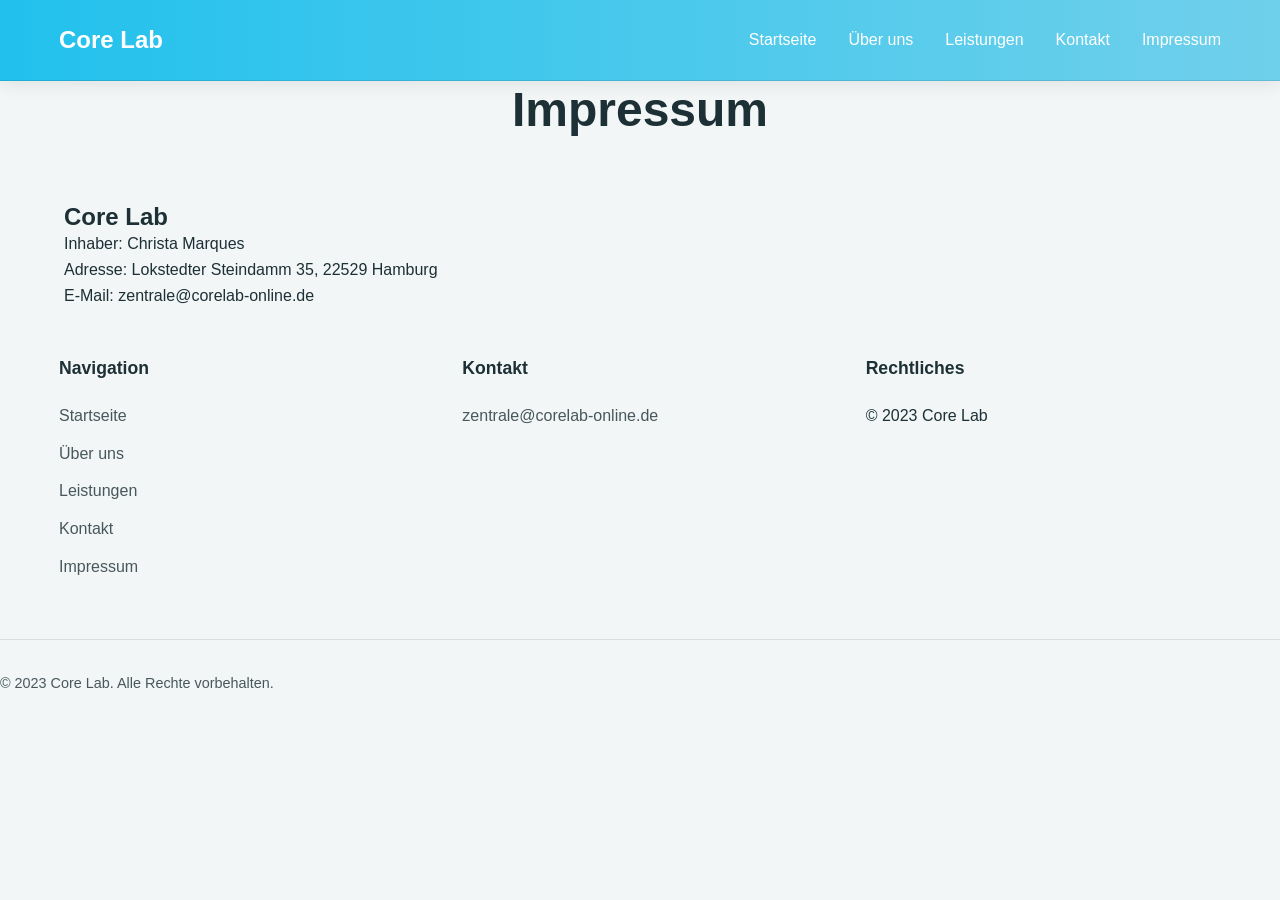
==== impressum.html @ 820eb23f "Deploy website" ====
<!DOCTYPE html>
<html lang="de">
<head>
  <meta charset="UTF-8">
  <meta name="viewport" content="width=device-width, initial-scale=1.0">
  <title>Core Lab - Impressum</title>
  <style>
    :root {
      --primary: #21c1ed;
      --secondary: #70d0eb;
      --accent: #de2b40;
      --background: #f2f6f7;
      --text: #1d3035;
      --text-light: #1d3035cc;
      --white: #ffffff;
      --font-heading: 'Outfit', sans-serif;
      --font-body: 'Open Sans', sans-serif;
      --radius: 11px;
      --section-padding: 93px;
      --container-width: 1210px;
      --nav-height: 81px;
      --shadow: 0 4px 16px rgba(0, 0, 0, 0.08);
      --shadow-lg: 0 10px calc(16px * 2) rgba(0, 0, 0, 0.12);
      --shadow-glow: 0 0 30px #21c1ed40;
      --transition: all 0.3s cubic-bezier(0.4, 0, 0.2, 1);
      --glass-bg: rgba(255, 255, 255, 0.1);
      --glass-border: rgba(255, 255, 255, 0.2);
      --btn-padding: 17px 34px;
    }

    @import url('https://fonts.googleapis.com/css2?family=Outfit:wght@400;600;700;800;900&family=Open+Sans:wght@300;400;500;600&display=swap');

    *, *::before, *::after {
      margin: 0;
      padding: 0;
      box-sizing: border-box;
    }

    html {
      scroll-behavior: smooth;
    }

    body {
      font-family: var(--font-body);
      color: var(--text);
      background: var(--background);
      line-height: 1.6;
      -webkit-font-smoothing: antialiased;
    }

    .container {
      max-width: 1200px;
      margin: 0 auto;
      padding: 0 1.5rem;
    }

    h1, h2, h3, h4, h5, h6 {
      font-family: var(--font-heading);
      font-weight: 700;
      line-height: 1.2;
      color: var(--text);
    }

    h1 { font-size: clamp(2.5rem, 6vw, 4rem); }
    h2 { font-size: clamp(2rem, 4vw, 3rem); margin-bottom: 1rem; }
    h3 { font-size: clamp(1.25rem, 2vw, 1.5rem); }

    a {
      color: inherit;
      text-decoration: none;
      transition: var(--transition);
    }

    img {
      max-width: 100%;
      height: auto;
      display: block;
    }

    .section {
      padding: 5rem 0;
    }

    .section-header {
      text-align: center;
      margin-bottom: 4rem;
    }

    .section-header h2 {
      margin-bottom: 1rem;
    }

    .section-header p {
      color: var(--text-light);
      max-width: 600px;
      margin: 0 auto;
      font-size: 1.125rem;
    }

    .footer {
      background: var(--background); color: var(--text);
      padding: 4rem 0 2rem;
      margin-top: -50px; padding-top: 100px;
    }
    .footer-container {
      max-width: var(--container-width);
      margin: 0 auto;
      padding: 0 1.5rem;
      display: grid; grid-template-columns: repeat(3, 1fr); gap: 3rem;
    }
    .footer-col h4 {
      margin-bottom: 1.5rem;
      font-size: 1.1rem;
      color: var(--text);
    }
    .footer-col ul {
      list-style: none;
    }
    .footer-col li {
      margin-bottom: 0.75rem;
    }
    .footer-col a {
      color: var(--text-light);
      transition: var(--transition);
    }
    .footer-col a:hover {
      color: var(--primary);
    }
    /* Footer Links auch ohne .footer-col */
    .footer ul {
      list-style: none;
      padding: 0;
      margin: 0;
    }
    .footer li {
      margin-bottom: 0.75rem;
    }
    .footer a {
      color: var(--text-light);
      text-decoration: none;
      transition: var(--transition);
    }
    .footer a:hover {
      color: var(--primary);
    }
    .footer-bottom {
      margin-top: 3rem;
      padding-top: 2rem;
      border-top: 1px solid rgba(0,0,0,0.1);
      display: flex; justify-content: space-between; align-items: center;
      font-size: 0.9rem;
      color: var(--text-light);
    }
    @media (max-width: 768px) {
      .footer-container { grid-template-columns: 1fr 1fr; }
    }
    @media (max-width: 480px) {
      .footer-container { grid-template-columns: 1fr; text-align: center; }
    }

    .nav {
      position: sticky; top: 0; z-index: 1000;
      background: linear-gradient(90deg, var(--primary), var(--secondary));
      box-shadow: var(--shadow);
      border-bottom: 1px solid rgba(0,0,0,0.1);
      height: var(--nav-height);
      display: flex;
      align-items: center;
      transition: var(--transition);
    }
    .nav-container {
      max-width: var(--container-width);
      margin: 0 auto;
      padding: 0 1.5rem;
      width: 100%;
      display: flex;
      align-items: center;
      justify-content: space-between;
    }
    .nav-logo {
      font-family: var(--font-heading);
      font-size: 1.5rem;
      font-weight: 700;
      color: white;
    }
    .nav-links {
      display: flex;
      gap: 2rem;
      list-style: none;
    }
    .nav-links a {
      color: white;
      font-weight: 500;
      padding: 0.5rem 0;
      position: relative;
    }
    .nav-links a:hover { color: var(--primary); }
    .nav-cta {
      background: white;
      color: var(--primary);
      padding: var(--btn-padding);
      border-radius: var(--radius);
      font-weight: 600;
    }
    @media (max-width: 768px) {
      .nav-links { display: none; }
    }
  </style>
</head>
<body>
  <!-- NAVIGATION (PFLICHT - von unten kopieren) -->
  <nav class="nav">
    <div class="nav-container">
      <div class="nav-logo">Core Lab</div>
      <ul class="nav-links">
        <li><a href="index.html">Startseite</a></li>
        <li><a href="ueber-uns.html">Über uns</a></li>
        <li><a href="leistungen.html">Leistungen</a></li>
        <li><a href="kontakt.html">Kontakt</a></li>
        <li><a href="impressum.html">Impressum</a></li>
      </ul>
    </div>
  </nav>
  
  <!-- MAIN CONTENT -->
  <div class="container">
    <div class="section-header">
      <h2>Impressum</h2>
    </div>
    <div class="text-block">
      <h3>Core Lab</h3>
      <p>Inhaber: Christa Marques</p>
      <p>Adresse: Lokstedter Steindamm 35, 22529 Hamburg</p>
      <p>E-Mail: <a href="mailto:zentrale@corelab-online.de">zentrale@corelab-online.de</a></p>
    </div>
  </div>
  
  <!-- FOOTER (PFLICHT - von unten kopieren) -->
  <footer class="footer">
    <div class="footer-container">
      <div class="footer-col">
        <h4>Navigation</h4>
        <ul>
          <li><a href="index.html">Startseite</a></li>
          <li><a href="ueber-uns.html">Über uns</a></li>
          <li><a href="leistungen.html">Leistungen</a></li>
          <li><a href="kontakt.html">Kontakt</a></li>
          <li><a href="impressum.html">Impressum</a></li>
        </ul>
      </div>
      <div class="footer-col">
        <h4>Kontakt</h4>
        <ul>
          <li><a href="mailto:zentrale@corelab-online.de">zentrale@corelab-online.de</a></li>
        </ul>
      </div>
      <div class="footer-col">
        <h4>Rechtliches</h4>
        <ul>
          <li>© 2023 Core Lab</li>
        </ul>
      </div>
    </div>
    <div class="footer-bottom">
      <p>© 2023 Core Lab. Alle Rechte vorbehalten.</p>
    </div>
  </footer>
</body>
</html>
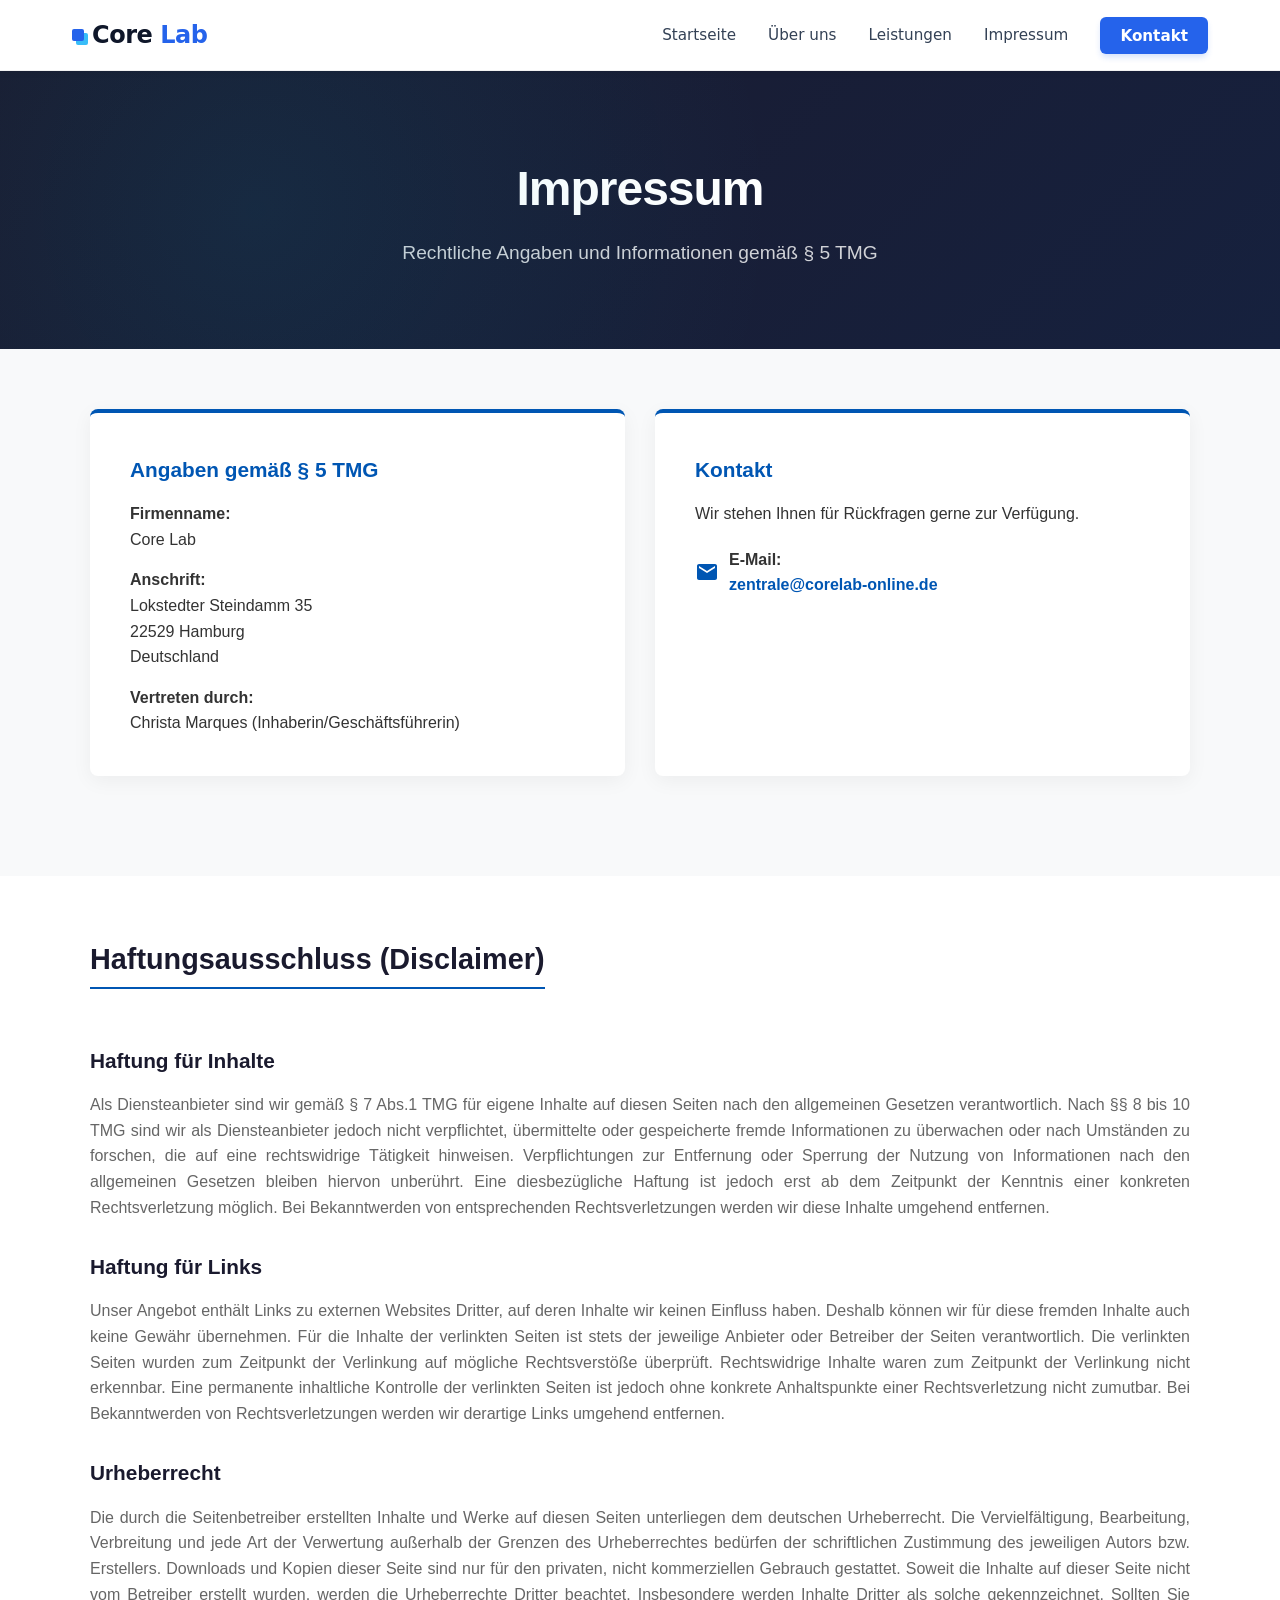
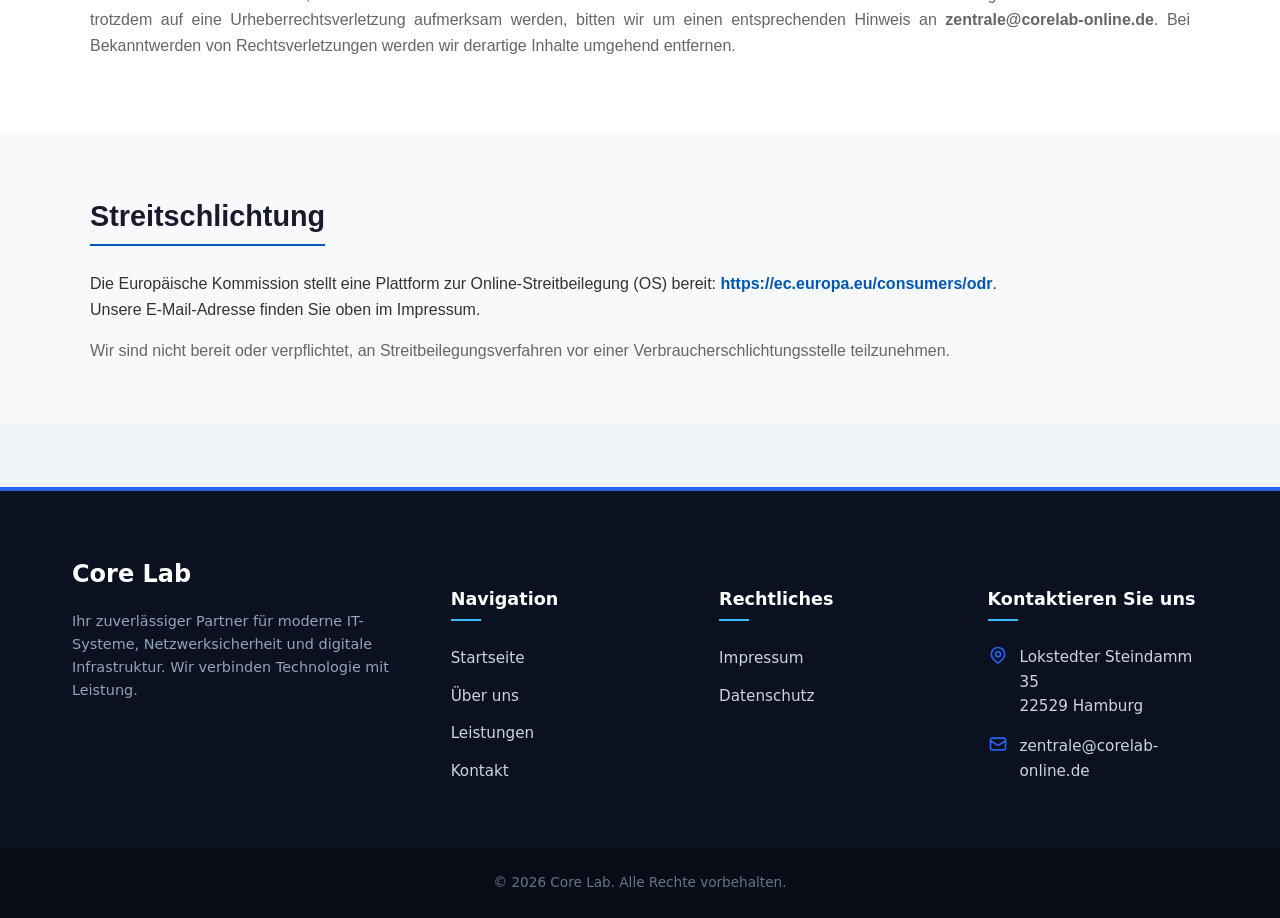
==== commit 7a3ffad0: "Deploy website" ====
--- a/impressum.html
+++ b/impressum.html
@@ -3,267 +3,599 @@
 <head>
   <meta charset="UTF-8">
   <meta name="viewport" content="width=device-width, initial-scale=1.0">
-  <title>Core Lab - Impressum</title>
+  <title>Impressum - Core Lab</title>
+  <link rel="stylesheet" href="styles.css">
   <style>
-    :root {
-      --primary: #21c1ed;
-      --secondary: #70d0eb;
-      --accent: #de2b40;
-      --background: #f2f6f7;
-      --text: #1d3035;
-      --text-light: #1d3035cc;
-      --white: #ffffff;
-      --font-heading: 'Outfit', sans-serif;
-      --font-body: 'Open Sans', sans-serif;
-      --radius: 11px;
-      --section-padding: 93px;
-      --container-width: 1210px;
-      --nav-height: 81px;
-      --shadow: 0 4px 16px rgba(0, 0, 0, 0.08);
-      --shadow-lg: 0 10px calc(16px * 2) rgba(0, 0, 0, 0.12);
-      --shadow-glow: 0 0 30px #21c1ed40;
-      --transition: all 0.3s cubic-bezier(0.4, 0, 0.2, 1);
-      --glass-bg: rgba(255, 255, 255, 0.1);
-      --glass-border: rgba(255, 255, 255, 0.2);
-      --btn-padding: 17px 34px;
-    }
-
-    @import url('https://fonts.googleapis.com/css2?family=Outfit:wght@400;600;700;800;900&family=Open+Sans:wght@300;400;500;600&display=swap');
-
-    *, *::before, *::after {
-      margin: 0;
-      padding: 0;
-      box-sizing: border-box;
-    }
-
-    html {
-      scroll-behavior: smooth;
-    }
-
-    body {
-      font-family: var(--font-body);
-      color: var(--text);
-      background: var(--background);
-      line-height: 1.6;
-      -webkit-font-smoothing: antialiased;
-    }
-
-    .container {
-      max-width: 1200px;
-      margin: 0 auto;
-      padding: 0 1.5rem;
-    }
-
-    h1, h2, h3, h4, h5, h6 {
-      font-family: var(--font-heading);
-      font-weight: 700;
-      line-height: 1.2;
-      color: var(--text);
-    }
-
-    h1 { font-size: clamp(2.5rem, 6vw, 4rem); }
-    h2 { font-size: clamp(2rem, 4vw, 3rem); margin-bottom: 1rem; }
-    h3 { font-size: clamp(1.25rem, 2vw, 1.5rem); }
-
-    a {
-      color: inherit;
-      text-decoration: none;
-      transition: var(--transition);
-    }
-
-    img {
-      max-width: 100%;
-      height: auto;
-      display: block;
-    }
-
-    .section {
-      padding: 5rem 0;
-    }
-
-    .section-header {
-      text-align: center;
-      margin-bottom: 4rem;
-    }
-
-    .section-header h2 {
-      margin-bottom: 1rem;
-    }
-
-    .section-header p {
-      color: var(--text-light);
-      max-width: 600px;
-      margin: 0 auto;
-      font-size: 1.125rem;
-    }
-
-    .footer {
-      background: var(--background); color: var(--text);
-      padding: 4rem 0 2rem;
-      margin-top: -50px; padding-top: 100px;
-    }
-    .footer-container {
-      max-width: var(--container-width);
-      margin: 0 auto;
-      padding: 0 1.5rem;
-      display: grid; grid-template-columns: repeat(3, 1fr); gap: 3rem;
-    }
-    .footer-col h4 {
-      margin-bottom: 1.5rem;
-      font-size: 1.1rem;
-      color: var(--text);
-    }
-    .footer-col ul {
-      list-style: none;
-    }
-    .footer-col li {
-      margin-bottom: 0.75rem;
-    }
-    .footer-col a {
-      color: var(--text-light);
-      transition: var(--transition);
-    }
-    .footer-col a:hover {
-      color: var(--primary);
-    }
-    /* Footer Links auch ohne .footer-col */
-    .footer ul {
-      list-style: none;
-      padding: 0;
-      margin: 0;
-    }
-    .footer li {
-      margin-bottom: 0.75rem;
-    }
-    .footer a {
-      color: var(--text-light);
-      text-decoration: none;
-      transition: var(--transition);
-    }
-    .footer a:hover {
-      color: var(--primary);
-    }
-    .footer-bottom {
-      margin-top: 3rem;
-      padding-top: 2rem;
-      border-top: 1px solid rgba(0,0,0,0.1);
-      display: flex; justify-content: space-between; align-items: center;
-      font-size: 0.9rem;
-      color: var(--text-light);
-    }
-    @media (max-width: 768px) {
-      .footer-container { grid-template-columns: 1fr 1fr; }
-    }
-    @media (max-width: 480px) {
-      .footer-container { grid-template-columns: 1fr; text-align: center; }
-    }
-
-    .nav {
-      position: sticky; top: 0; z-index: 1000;
-      background: linear-gradient(90deg, var(--primary), var(--secondary));
-      box-shadow: var(--shadow);
-      border-bottom: 1px solid rgba(0,0,0,0.1);
-      height: var(--nav-height);
-      display: flex;
-      align-items: center;
-      transition: var(--transition);
-    }
-    .nav-container {
-      max-width: var(--container-width);
-      margin: 0 auto;
-      padding: 0 1.5rem;
-      width: 100%;
-      display: flex;
-      align-items: center;
-      justify-content: space-between;
-    }
-    .nav-logo {
-      font-family: var(--font-heading);
-      font-size: 1.5rem;
-      font-weight: 700;
-      color: white;
-    }
-    .nav-links {
-      display: flex;
-      gap: 2rem;
-      list-style: none;
-    }
-    .nav-links a {
-      color: white;
-      font-weight: 500;
-      padding: 0.5rem 0;
-      position: relative;
-    }
-    .nav-links a:hover { color: var(--primary); }
-    .nav-cta {
-      background: white;
-      color: var(--primary);
-      padding: var(--btn-padding);
-      border-radius: var(--radius);
-      font-weight: 600;
-    }
-    @media (max-width: 768px) {
-      .nav-links { display: none; }
-    }
+        :root {
+            --primary: #2563eb;
+            --primary-dark: #1d4ed8;
+            --secondary: #0f172a;
+            --accent: #38bdf8;
+            --text-light: #f8fafc;
+            --text-dark: #334155;
+            --bg-light: #ffffff;
+            --bg-footer: #0b1120;
+            --transition: all 0.3s cubic-bezier(0.4, 0, 0.2, 1);
+        }
+
+        * {
+            box-sizing: border-box;
+            margin: 0;
+            padding: 0;
+        }
+
+        body {
+            font-family: 'Inter', sans-serif;
+            line-height: 1.6;
+            color: var(--text-dark);
+            background-color: #f1f5f9; /* Nur zur Vorschau */
+        }
+
+        a {
+            text-decoration: none;
+            color: inherit;
+            transition: var(--transition);
+        }
+
+        ul {
+            list-style: none;
+        }
+
+        /* NAVIGATION STYLES */
+        .nav {
+            background: rgba(255, 255, 255, 0.95);
+            backdrop-filter: blur(10px);
+            border-bottom: 1px solid rgba(0, 0, 0, 0.05);
+            position: sticky;
+            top: 0;
+            z-index: 1000;
+            padding: 1rem 0;
+            box-shadow: 0 4px 6px -1px rgba(0, 0, 0, 0.05);
+        }
+
+        .nav-container {
+            max-width: 1200px;
+            margin: 0 auto;
+            padding: 0 2rem;
+            display: flex;
+            justify-content: space-between;
+            align-items: center;
+        }
+
+        .nav-logo {
+            font-size: 1.5rem;
+            font-weight: 700;
+            color: var(--secondary);
+            letter-spacing: -0.02em;
+            display: flex;
+            align-items: center;
+            gap: 0.5rem;
+        }
+
+        .nav-logo span {
+            color: var(--primary);
+        }
+
+        .nav-logo::before {
+            content: '';
+            display: block;
+            width: 12px;
+            height: 12px;
+            background: var(--primary);
+            border-radius: 2px;
+            box-shadow: 4px 4px 0 var(--accent);
+        }
+
+        .nav-links {
+            display: flex;
+            gap: 2rem;
+            align-items: center;
+        }
+
+        .nav-link {
+            font-size: 0.95rem;
+            font-weight: 500;
+            color: var(--text-dark);
+            position: relative;
+        }
+
+        .nav-link:hover {
+            color: var(--primary);
+        }
+
+        .nav-link::after {
+            content: '';
+            position: absolute;
+            width: 0;
+            height: 2px;
+            bottom: -4px;
+            left: 0;
+            background-color: var(--primary);
+            transition: var(--transition);
+        }
+
+        .nav-link:hover::after {
+            width: 100%;
+        }
+
+        .nav-cta {
+            background-color: var(--primary);
+            color: white !important;
+            padding: 0.6rem 1.25rem;
+            border-radius: 6px;
+            font-weight: 600;
+            box-shadow: 0 4px 6px -1px rgba(37, 99, 235, 0.2);
+        }
+
+        .nav-cta:hover {
+            background-color: var(--primary-dark);
+            transform: translateY(-1px);
+            box-shadow: 0 6px 8px -1px rgba(37, 99, 235, 0.3);
+        }
+
+        .nav-cta::after {
+            display: none; /* Kein Unterstrich für Button */
+        }
+
+        /* Mobile Menu Toggle (Hidden on Desktop) */
+        .mobile-toggle {
+            display: none;
+            font-size: 1.5rem;
+            cursor: pointer;
+        }
+
+        /* FOOTER STYLES */
+        .footer {
+            background-color: var(--bg-footer);
+            color: var(--text-light);
+            padding: 4rem 0 0 0;
+            margin-top: 4rem;
+            border-top: 4px solid var(--primary);
+        }
+
+        .footer-container {
+            max-width: 1200px;
+            margin: 0 auto;
+            padding: 0 2rem;
+            display: grid;
+            grid-template-columns: 1.5fr 1fr 1fr 1fr;
+            gap: 3rem;
+            margin-bottom: 3rem;
+        }
+
+        .footer-col h3 {
+            font-size: 1.1rem;
+            font-weight: 600;
+            margin-bottom: 1.5rem;
+            color: white;
+            position: relative;
+            padding-bottom: 0.5rem;
+        }
+
+        .footer-col h3::after {
+            content: '';
+            position: absolute;
+            left: 0;
+            bottom: 0;
+            width: 30px;
+            height: 2px;
+            background: var(--accent);
+        }
+
+        .footer-logo {
+            font-size: 1.5rem;
+            font-weight: 700;
+            color: white;
+            margin-bottom: 1rem;
+            display: inline-block;
+        }
+
+        .footer-desc {
+            font-size: 0.9rem;
+            color: #94a3b8;
+            line-height: 1.6;
+            margin-bottom: 1.5rem;
+        }
+
+        .footer-links li {
+            margin-bottom: 0.75rem;
+        }
+
+        .footer-links a {
+            color: #cbd5e1;
+            font-size: 0.95rem;
+        }
+
+        .footer-links a:hover {
+            color: var(--accent);
+            padding-left: 5px;
+        }
+
+        .footer-contact-item {
+            display: flex;
+            align-items: flex-start;
+            gap: 0.75rem;
+            margin-bottom: 1rem;
+            color: #cbd5e1;
+            font-size: 0.95rem;
+        }
+
+        .footer-contact-item svg {
+            width: 20px;
+            height: 20px;
+            flex-shrink: 0;
+            color: var(--primary);
+        }
+
+        .footer-bottom {
+            background-color: rgba(0, 0, 0, 0.3);
+            padding: 1.5rem 0;
+            text-align: center;
+            border-top: 1px solid rgba(255, 255, 255, 0.05);
+        }
+
+        .footer-copyright {
+            font-size: 0.85rem;
+            color: #64748b;
+        }
+
+        /* RESPONSIVE */
+        @media (max-width: 992px) {
+            .footer-container {
+                grid-template-columns: 1fr 1fr;
+            }
+        }
+
+        @media (max-width: 768px) {
+            .nav-links {
+                display: none; /* In production: use JS to toggle */
+            }
+            
+            .mobile-toggle {
+                display: block;
+            }
+
+            .footer-container {
+                grid-template-columns: 1fr;
+                gap: 2rem;
+            }
+        }
+    </style>
+  <style>
+    * { margin: 0; padding: 0; box-sizing: border-box; }
+    body { font-family: 'Inter', system-ui, sans-serif; line-height: 1.6; color: #1f2937; }
+    .container { max-width: 1200px; margin: 0 auto; padding: 0 1.5rem; }
+    .section { padding: 4rem 0; }
+    .btn { display: inline-block; padding: 0.75rem 1.5rem; border-radius: 8px; text-decoration: none; font-weight: 600; transition: all 0.2s; }
+    .btn-primary { background: var(--primary, #2563eb); color: white; }
+    .btn-primary:hover { opacity: 0.9; transform: translateY(-2px); }
   </style>
 </head>
 <body>
-  <!-- NAVIGATION (PFLICHT - von unten kopieren) -->
   <nav class="nav">
-    <div class="nav-container">
-      <div class="nav-logo">Core Lab</div>
-      <ul class="nav-links">
-        <li><a href="index.html">Startseite</a></li>
-        <li><a href="ueber-uns.html">Über uns</a></li>
-        <li><a href="leistungen.html">Leistungen</a></li>
-        <li><a href="kontakt.html">Kontakt</a></li>
-        <li><a href="impressum.html">Impressum</a></li>
-      </ul>
+        <div class="nav-container">
+            <a href="index.html" class="nav-logo">
+                Core <span>Lab</span>
+            </a>
+
+            <!-- Mobile Menu Icon (Visual only for HTML template) -->
+            <div class="mobile-toggle">☰</div>
+
+            <ul class="nav-links">
+                <li><a href="index.html" class="nav-link">Startseite</a></li>
+                <li><a href="ueber-uns.html" class="nav-link">Über uns</a></li>
+                <li><a href="leistungen.html" class="nav-link">Leistungen</a></li>
+                <li><a href="impressum.html" class="nav-link">Impressum</a></li>
+                <li><a href="kontakt.html" class="nav-link nav-cta">Kontakt</a></li>
+            </ul>
+        </div>
+    </nav>
+  
+  <main>
+    <style>
+    :root {
+        --core-primary: #0056b3;
+        --core-secondary: #00a8cc;
+        --core-dark: #1a1a2e;
+        --core-light: #f8f9fa;
+        --core-text: #333333;
+        --core-text-muted: #666666;
+    }
+
+    /* Reset & Base for this component */
+    .impressum-wrapper {
+        font-family: 'Segoe UI', Roboto, Helvetica, Arial, sans-serif;
+        line-height: 1.6;
+        color: var(--core-text);
+        background-color: #ffffff;
+        width: 100%;
+    }
+
+    .container {
+        max-width: 1140px;
+        margin: 0 auto;
+        padding: 0 20px;
+    }
+
+    /* Hero Section */
+    .hero {
+        background: linear-gradient(135deg, var(--core-dark) 0%, #16213e 100%);
+        color: white;
+        padding: 80px 0;
+        text-align: center;
+        position: relative;
+        overflow: hidden;
+    }
+
+    .hero::before {
+        content: '';
+        position: absolute;
+        top: 0; left: 0; right: 0; bottom: 0;
+        background-image: radial-gradient(circle at 20% 50%, rgba(0, 168, 204, 0.1) 0%, transparent 50%);
+        pointer-events: none;
+    }
+
+    .hero h1 {
+        font-size: 3rem;
+        margin-bottom: 10px;
+        font-weight: 700;
+        letter-spacing: -1px;
+    }
+
+    .hero p {
+        font-size: 1.2rem;
+        color: rgba(255,255,255,0.8);
+        max-width: 600px;
+        margin: 0 auto;
+    }
+
+    /* Sections */
+    .section {
+        padding: 60px 0;
+    }
+
+    .section-bg {
+        background-color: var(--core-light);
+    }
+
+    h2 {
+        color: var(--core-dark);
+        font-size: 1.8rem;
+        margin-bottom: 25px;
+        border-bottom: 2px solid var(--core-primary);
+        display: inline-block;
+        padding-bottom: 5px;
+    }
+
+    h3 {
+        color: var(--core-dark);
+        font-size: 1.3rem;
+        margin-top: 30px;
+        margin-bottom: 15px;
+    }
+
+    /* Cards */
+    .card-grid {
+        display: grid;
+        grid-template-columns: repeat(auto-fit, minmax(300px, 1fr));
+        gap: 30px;
+        margin-bottom: 40px;
+    }
+
+    .card {
+        background: white;
+        padding: 40px;
+        border-radius: 8px;
+        box-shadow: 0 5px 20px rgba(0,0,0,0.05);
+        border-top: 4px solid var(--core-primary);
+        transition: transform 0.3s ease;
+    }
+
+    .card:hover {
+        transform: translateY(-5px);
+    }
+
+    .card h3 {
+        margin-top: 0;
+        color: var(--core-primary);
+    }
+
+    .contact-link {
+        color: var(--core-primary);
+        text-decoration: none;
+        font-weight: 600;
+        transition: color 0.2s;
+    }
+
+    .contact-link:hover {
+        color: var(--core-secondary);
+        text-decoration: underline;
+    }
+
+    /* Legal Text Styling */
+    .legal-text p {
+        margin-bottom: 15px;
+        color: var(--core-text-muted);
+        text-align: justify;
+    }
+
+    .btn {
+        display: inline-block;
+        background-color: var(--core-primary);
+        color: white;
+        padding: 10px 20px;
+        border-radius: 4px;
+        text-decoration: none;
+        font-weight: 600;
+        margin-top: 20px;
+    }
+
+    .btn:hover {
+        background-color: #004494;
+    }
+
+    /* Responsive */
+    @media (max-width: 768px) {
+        .hero h1 { font-size: 2.2rem; }
+        .card { padding: 25px; }
+    }
+</style>
+
+<div class="impressum-wrapper">
+    <!-- Section 1: Hero Header -->
+    <div class="hero">
+        <div class="container">
+            <h1>Impressum</h1>
+            <p>Rechtliche Angaben und Informationen gemäß § 5 TMG</p>
+        </div>
     </div>
-  </nav>
+
+    <!-- Section 2: Core Data (Cards) -->
+    <section class="section section-bg">
+        <div class="container">
+            <div class="card-grid">
+                <!-- Company Info Card -->
+                <div class="card">
+                    <h3>Angaben gemäß § 5 TMG</h3>
+                    <p><strong>Firmenname:</strong><br>
+                    Core Lab</p>
+                    
+                    <p style="margin-top: 15px;"><strong>Anschrift:</strong><br>
+                    Lokstedter Steindamm 35<br>
+                    22529 Hamburg<br>
+                    Deutschland</p>
+
+                    <p style="margin-top: 15px;"><strong>Vertreten durch:</strong><br>
+                    Christa Marques (Inhaberin/Geschäftsführerin)</p>
+                </div>
+
+                <!-- Contact Info Card -->
+                <div class="card">
+                    <h3>Kontakt</h3>
+                    <p>Wir stehen Ihnen für Rückfragen gerne zur Verfügung.</p>
+                    
+                    <div style="margin-top: 20px; display: flex; align-items: center;">
+                        <svg style="width: 24px; height: 24px; margin-right: 10px; fill: var(--core-primary);" viewBox="0 0 24 24">
+                            <path d="M20 4H4c-1.1 0-1.99.9-1.99 2L2 18c0 1.1.9 2 2 2h16c1.1 0 2-.9 2-2V6c0-1.1-.9-2-2-2zm0 4l-8 5-8-5V6l8 5 8-5v2z"/>
+                        </svg>
+                        <div>
+                            <strong>E-Mail:</strong><br>
+                            <a href="mailto:zentrale@corelab-online.de" class="contact-link">zentrale@corelab-online.de</a>
+                        </div>
+                    </div>
+                </div>
+            </div>
+        </div>
+    </section>
+
+    <!-- Section 3: Legal Disclaimers -->
+    <section class="section">
+        <div class="container legal-text">
+            <h2>Haftungsausschluss (Disclaimer)</h2>
+
+            <h3>Haftung für Inhalte</h3>
+            <p>
+                Als Diensteanbieter sind wir gemäß § 7 Abs.1 TMG für eigene Inhalte auf diesen Seiten nach den allgemeinen Gesetzen verantwortlich. 
+                Nach §§ 8 bis 10 TMG sind wir als Diensteanbieter jedoch nicht verpflichtet, übermittelte oder gespeicherte fremde Informationen zu überwachen 
+                oder nach Umständen zu forschen, die auf eine rechtswidrige Tätigkeit hinweisen. Verpflichtungen zur Entfernung oder Sperrung der Nutzung 
+                von Informationen nach den allgemeinen Gesetzen bleiben hiervon unberührt. Eine diesbezügliche Haftung ist jedoch erst ab dem Zeitpunkt 
+                der Kenntnis einer konkreten Rechtsverletzung möglich. Bei Bekanntwerden von entsprechenden Rechtsverletzungen werden wir diese Inhalte umgehend entfernen.
+            </p>
+
+            <h3>Haftung für Links</h3>
+            <p>
+                Unser Angebot enthält Links zu externen Websites Dritter, auf deren Inhalte wir keinen Einfluss haben. Deshalb können wir für diese fremden 
+                Inhalte auch keine Gewähr übernehmen. Für die Inhalte der verlinkten Seiten ist stets der jeweilige Anbieter oder Betreiber der Seiten verantwortlich. 
+                Die verlinkten Seiten wurden zum Zeitpunkt der Verlinkung auf mögliche Rechtsverstöße überprüft. Rechtswidrige Inhalte waren zum Zeitpunkt der 
+                Verlinkung nicht erkennbar. Eine permanente inhaltliche Kontrolle der verlinkten Seiten ist jedoch ohne konkrete Anhaltspunkte einer Rechtsverletzung 
+                nicht zumutbar. Bei Bekanntwerden von Rechtsverletzungen werden wir derartige Links umgehend entfernen.
+            </p>
+
+            <h3>Urheberrecht</h3>
+            <p>
+                Die durch die Seitenbetreiber erstellten Inhalte und Werke auf diesen Seiten unterliegen dem deutschen Urheberrecht. Die Vervielfältigung, 
+                Bearbeitung, Verbreitung und jede Art der Verwertung außerhalb der Grenzen des Urheberrechtes bedürfen der schriftlichen Zustimmung des 
+                jeweiligen Autors bzw. Erstellers. Downloads und Kopien dieser Seite sind nur für den privaten, nicht kommerziellen Gebrauch gestattet. 
+                Soweit die Inhalte auf dieser Seite nicht vom Betreiber erstellt wurden, werden die Urheberrechte Dritter beachtet. Insbesondere werden 
+                Inhalte Dritter als solche gekennzeichnet. Sollten Sie trotzdem auf eine Urheberrechtsverletzung aufmerksam werden, bitten wir um einen 
+                entsprechenden Hinweis an <strong>zentrale@corelab-online.de</strong>. Bei Bekanntwerden von Rechtsverletzungen werden wir derartige Inhalte umgehend entfernen.
+            </p>
+        </div>
+    </section>
+
+    <!-- Section 4: Dispute Resolution -->
+    <section class="section section-bg">
+        <div class="container">
+            <h2>Streitschlichtung</h2>
+            <p>
+                Die Europäische Kommission stellt eine Plattform zur Online-Streitbeilegung (OS) bereit: 
+                <a href="https://ec.europa.eu/consumers/odr" target="_blank" rel="noopener noreferrer" class="contact-link">https://ec.europa.eu/consumers/odr</a>.<br>
+                Unsere E-Mail-Adresse finden Sie oben im Impressum.
+            </p>
+            <p style="margin-top: 15px; color: var(--core-text-muted);">
+                Wir sind nicht bereit oder verpflichtet, an Streitbeilegungsverfahren vor einer Verbraucherschlichtungsstelle teilzunehmen.
+            </p>
+        </div>
+    </section>
+</div>
+  </main>
   
-  <!-- MAIN CONTENT -->
-  <div class="container">
-    <div class="section-header">
-      <h2>Impressum</h2>
-    </div>
-    <div class="text-block">
-      <h3>Core Lab</h3>
-      <p>Inhaber: Christa Marques</p>
-      <p>Adresse: Lokstedter Steindamm 35, 22529 Hamburg</p>
-      <p>E-Mail: <a href="mailto:zentrale@corelab-online.de">zentrale@corelab-online.de</a></p>
-    </div>
-  </div>
-  
-  <!-- FOOTER (PFLICHT - von unten kopieren) -->
   <footer class="footer">
-    <div class="footer-container">
-      <div class="footer-col">
-        <h4>Navigation</h4>
-        <ul>
-          <li><a href="index.html">Startseite</a></li>
-          <li><a href="ueber-uns.html">Über uns</a></li>
-          <li><a href="leistungen.html">Leistungen</a></li>
-          <li><a href="kontakt.html">Kontakt</a></li>
-          <li><a href="impressum.html">Impressum</a></li>
-        </ul>
-      </div>
-      <div class="footer-col">
-        <h4>Kontakt</h4>
-        <ul>
-          <li><a href="mailto:zentrale@corelab-online.de">zentrale@corelab-online.de</a></li>
-        </ul>
-      </div>
-      <div class="footer-col">
-        <h4>Rechtliches</h4>
-        <ul>
-          <li>© 2023 Core Lab</li>
-        </ul>
-      </div>
-    </div>
-    <div class="footer-bottom">
-      <p>© 2023 Core Lab. Alle Rechte vorbehalten.</p>
-    </div>
-  </footer>
+        <div class="footer-container">
+            <!-- Spalte 1: Brand -->
+            <div class="footer-col">
+                <a href="index.html" class="footer-logo">Core Lab</a>
+                <p class="footer-desc">
+                    Ihr zuverlässiger Partner für moderne IT-Systeme, Netzwerksicherheit und digitale Infrastruktur. Wir verbinden Technologie mit Leistung.
+                </p>
+            </div>
+
+            <!-- Spalte 2: Navigation -->
+            <div class="footer-col">
+                <h3>Navigation</h3>
+                <ul class="footer-links">
+                    <li><a href="index.html">Startseite</a></li>
+                    <li><a href="ueber-uns.html">Über uns</a></li>
+                    <li><a href="leistungen.html">Leistungen</a></li>
+                    <li><a href="kontakt.html">Kontakt</a></li>
+                </ul>
+            </div>
+
+            <!-- Spalte 3: Rechtliches -->
+            <div class="footer-col">
+                <h3>Rechtliches</h3>
+                <ul class="footer-links">
+                    <li><a href="impressum.html">Impressum</a></li>
+                    <li><a href="datenschutz.html">Datenschutz</a></li> <!-- Standard addition -->
+                </ul>
+            </div>
+
+            <!-- Spalte 4: Kontakt (STRICT DATA) -->
+            <div class="footer-col">
+                <h3>Kontaktieren Sie uns</h3>
+                
+                <div class="footer-contact-item">
+                    <!-- Location Icon SVG -->
+                    <svg xmlns="http://www.w3.org/2000/svg" fill="none" viewBox="0 0 24 24" stroke="currentColor" stroke-width="2">
+                        <path stroke-linecap="round" stroke-linejoin="round" d="M17.657 16.657L13.414 20.9a1.998 1.998 0 01-2.827 0l-4.244-4.243a8 8 0 1111.314 0z" />
+                        <path stroke-linecap="round" stroke-linejoin="round" d="M15 11a3 3 0 11-6 0 3 3 0 016 0z" />
+                    </svg>
+                    <span>Lokstedter Steindamm 35<br>22529 Hamburg</span>
+                </div>
+
+                <div class="footer-contact-item">
+                    <!-- Mail Icon SVG -->
+                    <svg xmlns="http://www.w3.org/2000/svg" fill="none" viewBox="0 0 24 24" stroke="currentColor" stroke-width="2">
+                        <path stroke-linecap="round" stroke-linejoin="round" d="M3 8l7.89 5.26a2 2 0 002.22 0L21 8M5 19h14a2 2 0 002-2V7a2 2 0 00-2-2H5a2 2 0 00-2 2v10a2 2 0 002 2z" />
+                    </svg>
+                    <a href="mailto:zentrale@corelab-online.de">zentrale@corelab-online.de</a>
+                </div>
+            </div>
+        </div>
+
+        <div class="footer-bottom">
+            <p class="footer-copyright">&copy; 2026 Core Lab. Alle Rechte vorbehalten.</p>
+        </div>
+    </footer>
 </body>
 </html>
--- a/styles.css
+++ b/styles.css
@@ -0,0 +1 @@
+/* Gemini Full Mode - CSS inline in HTML */
